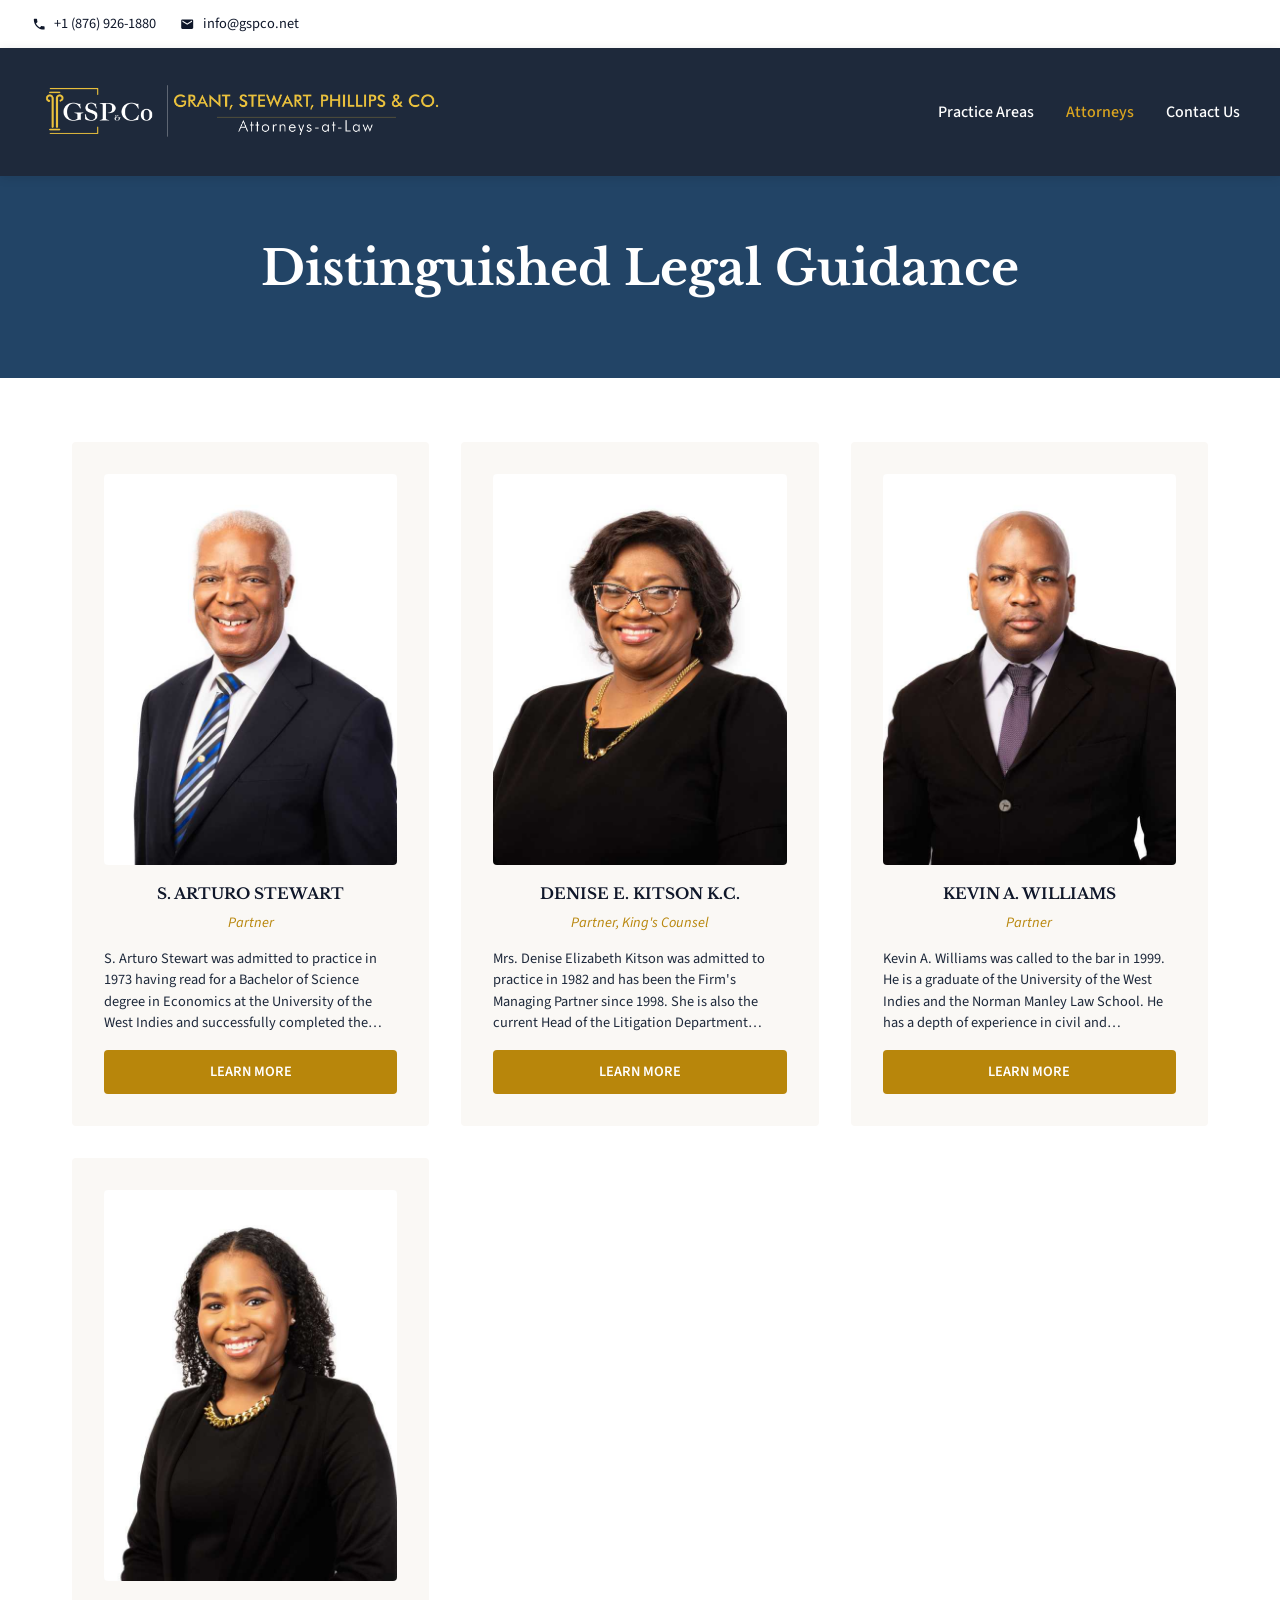
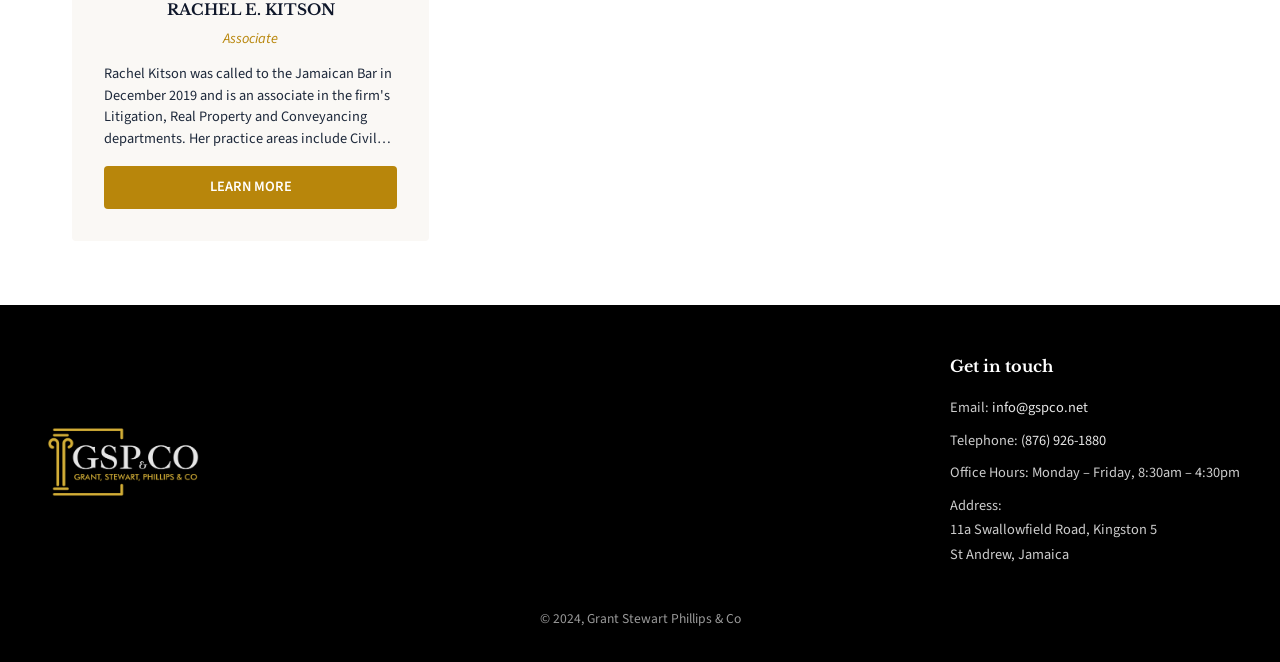
==== attorneys.html @ 98cfb4ec "Initial commit: Grant Stewart Phillips & Co law firm website Made-with: Cursor" ====
<!DOCTYPE html>
<html lang="en">
<head>
  <meta charset="UTF-8">
  <meta name="viewport" content="width=device-width, initial-scale=1.0">
  <title>Attorneys | Grant Stewart Phillips & Co</title>
  <link rel="preconnect" href="https://fonts.googleapis.com">
  <link rel="preconnect" href="https://fonts.gstatic.com" crossorigin>
  <link href="https://fonts.googleapis.com/css2?family=Libre+Baskerville:ital,wght@0,400;0,700;1,400&family=Source+Sans+3:ital,wght@0,400;0,500;0,600;0,700;1,400&display=swap" rel="stylesheet">
  <link rel="stylesheet" href="css/styles.css">
</head>
<body>
  <header class="site-header">
    <div class="header-contact">
      <a href="tel:876-926-1880"><span class="contact-icon" aria-hidden="true"><svg width="16" height="16" viewBox="0 0 24 24" fill="currentColor" stroke="none"><path d="M6.62 10.79c1.44 2.83 3.76 5.14 6.59 6.59l2.2-2.2c.27-.27.67-.36 1.02-.24 1.12.37 2.33.57 3.57.57.55 0 1 .45 1 1V20c0 .55-.45 1-1 1-9.39 0-17-7.61-17-17 0-.55.45-1 1-1h3.5c.55 0 1 .45 1 1 0 1.25.2 2.45.57 3.57.11.35.03.74-.25 1.02l-2.2 2.2z"/></svg></span>+1 (876) 926-1880</a>
      <a href="mailto:info@gspco.net"><span class="contact-icon" aria-hidden="true"><svg width="16" height="16" viewBox="0 0 24 24" fill="currentColor" stroke="none"><path d="M20 4H4c-1.1 0-1.99.9-1.99 2L2 18c0 1.1.9 2 2 2h16c1.1 0 2-.9 2-2V6c0-1.1-.9-2-2-2zm0 4l-8 5-8-5V6l8 5 8-5v2z"/></svg></span>info@gspco.net</a>
    </div>
  </header>

  <nav class="main-nav">
    <div class="nav-inner">
      <a href="index.html" class="logo"><img src="Images/Logo/header-logo.png" alt="Grant Stewart Phillips & Co"></a>
      <button class="nav-toggle" aria-label="Toggle menu">☰</button>
      <ul class="nav-links">
        <li><a href="practice-areas.html">Practice Areas</a></li>
        <li><a href="attorneys.html" class="active">Attorneys</a></li>
        <li><a href="contact.html">Contact Us</a></li>
      </ul>
    </div>
  </nav>

  <main>
    <section class="page-hero">
      <h1>Distinguished Legal Guidance</h1>
    </section>

    <section>
      <div class="attorneys-grid">
        <article class="attorney-card" id="arturo-stewart">
          <img src="Images/attorneys/S.%20ARTURO%20STEWART.jpg" alt="S. Arturo Stewart">
          <h3>S. Arturo Stewart</h3>
          <p class="attorney-title">Partner</p>
          <p class="attorney-bio-preview">S. Arturo Stewart was admitted to practice in 1973 having read for a Bachelor of Science degree in Economics at the University of the West Indies and successfully completed the Solicitor's Qualifying Examinations of the College of Law, England. Arturo's practice centres on commercial transactions, acquisitions, securitization and real estate…</p>
          <a href="attorneys/arturo-stewart.html" class="btn">Learn More</a>
        </article>
        <article class="attorney-card" id="denise-kitson">
          <img src="Images/attorneys/DENISE%20E.%20KITSON%20Q.C..jpg" alt="Denise E. Kitson K.C.">
          <h3>Denise E. Kitson K.C.</h3>
          <p class="attorney-title">Partner, King's Counsel</p>
          <p class="attorney-bio-preview">Mrs. Denise Elizabeth Kitson was admitted to practice in 1982 and has been the Firm's Managing Partner since 1998. She is also the current Head of the Litigation Department providing extensive experience representing local and international corporations in court disputes…</p>
          <a href="attorneys/denise-kitson.html" class="btn">Learn More</a>
        </article>
        <article class="attorney-card" id="kevin-williams">
          <img src="Images/attorneys/KEVIN%20A.%20WILLIAMS.jpg" alt="Kevin A. Williams">
          <h3>Kevin A. Williams</h3>
          <p class="attorney-title">Partner</p>
          <p class="attorney-bio-preview">Kevin A. Williams was called to the bar in 1999. He is a graduate of the University of the West Indies and the Norman Manley Law School. He has a depth of experience in civil and commercial litigation before the several Courts of Jamaica…</p>
          <a href="attorneys/kevin-williams.html" class="btn">Learn More</a>
        </article>
        <article class="attorney-card" id="rachel-kitson">
          <img src="Images/attorneys/RACHEL%20E.%20KITSON.jpg" alt="Rachel E. Kitson">
          <h3>Rachel E. Kitson</h3>
          <p class="attorney-title">Associate</p>
          <p class="attorney-bio-preview">Rachel Kitson was called to the Jamaican Bar in December 2019 and is an associate in the firm's Litigation, Real Property and Conveyancing departments. Her practice areas include Civil and Commercial Litigation, Probate and Administration of Estates, Real Estate, and Conveyancing…</p>
          <a href="attorneys/rachel-kitson.html" class="btn">Learn More</a>
        </article>
      </div>
    </section>
  </main>

  <footer class="site-footer">
    <div class="footer-columns">
      <div class="footer-column footer-logo-col">
        <a href="index.html"><img src="Images/Logo/footer-logo.png" alt="Grant Stewart Phillips & Co" class="footer-logo"></a>
      </div>
      <div class="footer-column footer-contact-col">
        <h4>Get in touch</h4>
        <p>Email: <a href="mailto:info@gspco.net">info@gspco.net</a></p>
        <p>Telephone: <a href="tel:+18769261880">(876) 926-1880</a></p>
        <p>Office Hours: Monday – Friday, 8:30am – 4:30pm</p>
        <p>Address:<br>11a Swallowfield Road, Kingston 5<br>St Andrew, Jamaica</p>
      </div>
    </div>
    <p class="footer-copyright">© 2024, Grant Stewart Phillips & Co</p>
  </footer>

  <script>
    document.querySelector('.nav-toggle')?.addEventListener('click', () => {
      document.querySelector('.nav-links').classList.toggle('active');
    });
  </script>
</body>
</html>
---- css/styles.css ----
/* Grant Stewart Phillips & Co - Base Styles */
:root {
  --navy: #0f172a;
  --navy-light: #1e293b;
  --navy-bright: #224466;
  --gold: #b8860b;
  --gold-light: #daa520;
  --cream: #faf8f5;
  --white: #ffffff;
  --gray: #64748b;
  --gray-light: #94a3b8;
}

* {
  margin: 0;
  padding: 0;
  box-sizing: border-box;
}

html {
  scroll-behavior: smooth;
}

body {
  font-family: 'Libre Baskerville', Georgia, serif;
  color: var(--navy);
  line-height: 1.7;
  background: var(--white);
}

/* Typography */
h1, h2, h3, h4 {
  font-family: 'Libre Baskerville', Georgia, serif;
  font-weight: 700;
}

h1 {
  font-size: clamp(2rem, 5vw, 3rem);
  line-height: 1.2;
  margin-bottom: 1rem;
}

h2 {
  font-size: clamp(1.5rem, 4vw, 2rem);
  margin-bottom: 1.5rem;
  color: var(--navy);
}

h3 {
  font-size: 1.25rem;
  margin-bottom: 0.75rem;
}

p {
  font-family: 'Source Sans 3', -apple-system, sans-serif;
  font-size: 1.05rem;
  color: var(--navy-light);
}

a {
  color: var(--gold);
  text-decoration: none;
  transition: color 0.2s ease;
}

a:hover {
  color: var(--gold-light);
}

/* Header */
.site-header {
  background: var(--white);
  color: var(--navy);
  padding: 0.75rem 2rem;
  display: flex;
  justify-content: space-between;
  align-items: center;
  flex-wrap: wrap;
  gap: 1rem;
}

.header-contact {
  display: flex;
  gap: 1.5rem;
  font-family: 'Source Sans 3', sans-serif;
  font-size: 0.9rem;
}

.header-contact a {
  display: inline-flex;
  align-items: center;
  gap: 0.5rem;
  color: var(--navy);
}

.contact-icon {
  display: inline-flex;
  flex-shrink: 0;
}

.contact-icon svg {
  width: 1em;
  height: 1em;
}

.header-contact a:hover {
  color: var(--gold);
}

/* Navigation */
.main-nav {
  background: var(--navy-light);
  padding: 0 2rem;
  position: sticky;
  top: 0;
  z-index: 100;
  box-shadow: 0 2px 10px rgba(0,0,0,0.1);
}

.nav-inner {
  max-width: 1200px;
  margin: 0 auto;
  display: flex;
  align-items: center;
  justify-content: space-between;
}

.logo {
  display: flex;
  align-items: center;
  font-family: 'Libre Baskerville', serif;
  font-size: 1.25rem;
  font-weight: 700;
  color: var(--white);
  padding: 1rem 0;
}

.logo img {
  height: 96px;
  width: auto;
  max-width: 400px;
  object-fit: contain;
  transition: filter 0.3s ease, box-shadow 0.3s ease;
}

.logo:hover img {
  filter: brightness(0) invert(1);
}

.nav-links {
  display: flex;
  list-style: none;
  gap: 2rem;
}

.nav-links a {
  color: var(--white);
  font-family: 'Source Sans 3', sans-serif;
  font-weight: 500;
  padding: 1rem 0;
  display: block;
}

.nav-links a:hover,
.nav-links a.active {
  color: var(--gold-light);
}

/* Mobile menu toggle */
.nav-toggle {
  display: none;
  background: none;
  border: none;
  color: var(--white);
  font-size: 1.5rem;
  cursor: pointer;
  padding: 0.5rem;
}

/* Hero */
.hero {
  position: relative;
  width: 100vw;
  max-width: 100vw;
  margin-left: calc(-50vw + 50%);
  padding: 0;
  height: 400px;
  overflow: hidden;
}

.hero-video {
  position: absolute;
  top: 0;
  left: 0;
  width: 100%;
  height: 100%;
  object-fit: cover;
  object-position: center;
}

/* Sections */
section {
  max-width: 1200px;
  margin: 0 auto;
  padding: 4rem 2rem;
}

.section-header {
  text-align: center;
  margin-bottom: 3rem;
}

.section-header h2 {
  position: relative;
  display: inline-block;
}

.section-header h2::after {
  content: '';
  display: block;
  width: 60px;
  height: 3px;
  background: var(--gold);
  margin: 1rem auto 0;
}

/* Attorneys carousel - Homepage */
.attorneys-carousel-section {
  padding: 4rem 2rem;
}

.attorneys-carousel-title {
  text-align: center;
  margin-bottom: 2rem;
}

.attorneys-carousel-wrapper {
  max-width: 1200px;
  margin: 0 auto;
  display: flex;
  flex-direction: column;
  align-items: center;
  gap: 2rem;
}

.attorneys-carousel {
  width: 100%;
  display: flex;
  justify-content: center;
  gap: 1.5rem;
  overflow-x: auto;
  scroll-snap-type: x mandatory;
  scrollbar-width: none;
  -ms-overflow-style: none;
  padding: 0.5rem 0;
}

.attorneys-carousel::-webkit-scrollbar {
  display: none;
}

.attorney-carousel-card {
  flex: 0 0 260px;
  scroll-snap-align: start;
  display: flex;
  flex-direction: column;
  align-items: center;
  text-align: center;
  text-decoration: none;
  transition: opacity 0.2s ease;
}

.attorney-carousel-card:hover {
  opacity: 0.9;
}

.attorney-carousel-card img {
  width: 180px;
  height: 180px;
  border-radius: 50%;
  object-fit: cover;
  margin-bottom: 1rem;
}

.attorney-carousel-name {
  font-family: 'Libre Baskerville', serif;
  font-weight: 700;
  font-size: 1rem;
  color: var(--navy);
  text-transform: uppercase;
  margin-bottom: 0.25rem;
}

.attorney-carousel-title {
  font-family: 'Source Sans 3', sans-serif;
  font-size: 0.9rem;
  color: var(--gold);
  font-style: italic;
}

.carousel-team-btn {
  display: inline-block;
  padding: 1rem 2rem;
  font-family: 'Source Sans 3', sans-serif;
  font-size: 1rem;
  font-weight: 600;
  color: var(--gold);
  border: 2px solid var(--gold);
  border-radius: 4px;
  text-decoration: none;
  transition: background 0.2s ease, color 0.2s ease;
}

.carousel-team-btn:hover {
  background: var(--gold);
  color: var(--white);
}

/* Expertise marquee - Homepage */
.expertise-marquee-section {
  width: 100%;
  max-width: none;
  margin: 0;
  padding: 4rem 2rem;
  overflow: hidden;
  background: var(--navy-light);
}

.expertise-marquee-title {
  text-align: center;
  margin-bottom: 2rem;
  padding: 0 2rem;
  color: var(--white);
}

.expertise-marquee-wrapper {
  display: flex;
  flex-direction: column;
  gap: 1rem;
}

.expertise-marquee-row {
  overflow: hidden;
  mask-image: linear-gradient(to right, transparent, black 5%, black 95%, transparent);
  -webkit-mask-image: linear-gradient(to right, transparent, black 5%, black 95%, transparent);
}

.expertise-marquee-track {
  display: flex;
  width: max-content;
  padding: 0.5rem 0;
}

.expertise-marquee-set {
  display: flex;
  gap: 2rem;
  flex-shrink: 0;
  margin-right: 2rem; /* spacing between sets; no track gap for seamless 50% loop */
}

.expertise-marquee-right .expertise-marquee-track {
  animation: marqueeRight 80s linear infinite;
}

.expertise-marquee-left .expertise-marquee-track {
  animation: marqueeLeft 80s linear infinite;
}

/* Top row: drift right = track moves left. Two sets, translate by -50% for seamless loop. */
@keyframes marqueeRight {
  0% { transform: translateX(0); }
  100% { transform: translateX(-50%); }
}

/* Bottom row: drift left = track moves right. Two sets, translate by 50% for seamless loop. */
@keyframes marqueeLeft {
  0% { transform: translateX(-50%); }
  100% { transform: translateX(0); }
}

.expertise-marquee-item {
  flex-shrink: 0;
  padding: 0.75rem 1.5rem;
  font-family: 'Source Sans 3', sans-serif;
  font-size: 1rem;
  font-weight: 500;
  color: var(--white);
  text-decoration: none;
  border: 2px solid rgba(255, 255, 255, 0.4);
  border-radius: 4px;
  white-space: nowrap;
  transition: border-color 0.2s ease, color 0.2s ease;
}

.expertise-marquee-item:hover {
  border-color: var(--gold-light);
  color: var(--gold-light);
}

@media (prefers-reduced-motion: reduce) {
  .expertise-marquee-right .expertise-marquee-track,
  .expertise-marquee-left .expertise-marquee-track {
    animation: none;
  }
}

/* Our Firm - fused with Celebrating section */
.our-firm-section {
  width: 100%;
  max-width: none;
  margin: 0;
  padding: 4rem 2rem;
  background: var(--cream);
}

.our-firm-layout {
  max-width: 1200px;
  margin: 0 auto;
  display: grid;
  grid-template-columns: 1fr 1fr;
  gap: 3rem;
  align-items: start;
}

.our-firm-headline {
  font-size: clamp(1.5rem, 3.5vw, 2.25rem);
  color: var(--navy);
  margin: 0 0 1.5rem 0;
  line-height: 1.3;
}

.our-firm-left {
  text-align: left;
}

.our-firm-right {
  text-align: left;
}

.our-firm-right h3 {
  margin-bottom: 1rem;
  padding-bottom: 0.5rem;
  border-bottom: 2px solid var(--gold);
}

.our-firm-right p {
  margin-bottom: 1rem;
}

.btn {
  display: inline-block;
  padding: 1rem 2rem;
  background: var(--gold);
  color: var(--white) !important;
  font-family: 'Source Sans 3', sans-serif;
  font-weight: 600;
  border: none;
  border-radius: 4px;
  cursor: pointer;
  transition: background 0.2s ease;
}

.btn:hover {
  background: var(--gold-light);
  color: var(--white) !important;
}

.btn-outline {
  background: transparent;
  border: 2px solid var(--gold);
  color: var(--gold) !important;
}

.btn-outline:hover {
  background: var(--gold);
  color: var(--white) !important;
}

/* Footer */
.site-footer {
  background: #000;
  color: var(--white);
  padding: 3rem 2rem 2rem;
}

.footer-columns {
  display: grid;
  grid-template-columns: auto 1fr;
  gap: 3rem;
  max-width: 1200px;
  margin: 0 auto 2rem;
  align-items: center;
}

@media (max-width: 768px) {
  .footer-columns {
    grid-template-columns: 1fr;
    gap: 2rem;
  }
}

.footer-column {
  min-width: 0;
}

.footer-logo-col {
  display: flex;
  justify-content: center;
}

@media (min-width: 769px) {
  .footer-logo-col {
    justify-content: flex-start;
  }
}

.footer-logo {
  height: 80px;
  width: auto;
  opacity: 0.9;
  transition: filter 0.3s ease;
}

.site-footer a:hover .footer-logo,
.site-footer .footer-logo:hover {
  filter: drop-shadow(0 0 8px var(--gold-light)) drop-shadow(0 0 16px var(--gold));
}

.footer-contact-col {
  justify-self: end;
  width: max-content;
}

@media (max-width: 768px) {
  .footer-contact-col {
    justify-self: start;
    width: auto;
  }
}

.footer-contact-col h4 {
  font-size: 1rem;
  margin-bottom: 1rem;
  color: var(--white);
}

.footer-contact-col p {
  color: rgba(255,255,255,0.8);
  font-size: 0.9rem;
  margin-bottom: 0.5rem;
}

.footer-contact-col a {
  color: rgba(255,255,255,0.9);
}

.footer-contact-col a:hover {
  color: var(--gold-light);
}

.footer-copyright {
  text-align: center;
  color: rgba(255,255,255,0.6);
  font-size: 0.85rem;
}

/* Page headers */
.page-hero {
  width: 100%;
  max-width: none;
  margin: 0;
  padding: 4rem 2rem;
  background: var(--navy-bright);
  color: var(--white);
  text-align: center;
}

.page-hero h1 {
  color: var(--white);
}

.page-hero-title {
  font-size: clamp(1.35rem, 3.3vw, 2rem) !important;
  line-height: 1.3;
}

/* Practice Areas - Areas of Expertise */
.expertise-sticky {
  position: sticky;
  top: 128px;
  z-index: 50;
  background: var(--white);
  padding-bottom: 1.5rem;
  margin-bottom: 2rem;
  box-shadow: 0 4px 6px -1px rgba(0, 0, 0, 0.08);
}

.expertise-label {
  margin-bottom: 1rem;
}

.practice-filters {
  display: flex;
  flex-wrap: wrap;
  gap: 0.5rem;
}

.filter-btn {
  padding: 0.6rem 1.25rem;
  font-family: 'Source Sans 3', sans-serif;
  font-size: 0.9rem;
  font-weight: 500;
  border: 1px solid var(--gray-light);
  border-radius: 4px;
  background: var(--white);
  color: var(--navy);
  cursor: pointer;
  transition: background 0.2s ease, color 0.2s ease, border-color 0.2s ease;
}

.filter-btn:hover {
  border-color: var(--navy);
  color: var(--navy);
}

.filter-btn.active {
  background: var(--gold);
  color: var(--navy);
  border-color: var(--gold);
}

/* Practice Areas - Grid */
.practice-grid {
  display: grid;
  gap: 2rem;
}

.practice-item {
  padding: 2rem 2rem 2rem 3rem;
  background: var(--white);
  border-radius: 4px;
}

.practice-item h3 {
  color: var(--navy);
  margin-bottom: 0.75rem;
  padding-bottom: 0.75rem;
  border-bottom: 4px solid var(--gold);
}

/* Attorney profiles in practice areas */
.attorney-profiles {
  margin-top: 1.5rem;
}

.practice-area-label {
  display: block;
  font-family: 'Source Sans 3', sans-serif;
  font-size: 0.95rem;
  font-weight: 600;
  color: var(--navy);
  margin-bottom: 0.75rem;
}

.attorney-links {
  display: flex;
  flex-wrap: wrap;
  gap: 1.5rem;
}

.attorney-profile {
  display: flex;
  flex-direction: column;
  align-items: center;
  text-align: center;
  text-decoration: none;
  transition: opacity 0.2s ease;
}

.attorney-profile:hover {
  opacity: 0.85;
}

.attorney-avatar {
  width: 64px;
  height: 64px;
  border-radius: 50%;
  object-fit: cover;
  margin-bottom: 0.5rem;
}

.attorney-name {
  font-family: 'Source Sans 3', sans-serif;
  font-size: 0.85rem;
  font-weight: 600;
  color: var(--gold);
  text-transform: uppercase;
  letter-spacing: 0.02em;
}

/* Contact page */
.contact-grid {
  display: grid;
  grid-template-columns: 1fr 1fr;
  gap: 3rem;
  align-items: start;
}

.contact-info h2 {
  margin-bottom: 1rem;
}

.contact-info p {
  margin-bottom: 0.5rem;
}

.contact-form {
  display: flex;
  flex-direction: column;
  gap: 1rem;
}

.contact-form input,
.contact-form textarea {
  padding: 0.75rem 1rem;
  font-family: 'Source Sans 3', sans-serif;
  font-size: 1rem;
  border: 1px solid var(--gray-light);
  border-radius: 4px;
}

.contact-form textarea {
  min-height: 120px;
  resize: vertical;
}

.contact-form button {
  align-self: flex-start;
}

/* Attorneys grid */
.attorneys-grid {
  display: grid;
  grid-template-columns: repeat(auto-fill, minmax(280px, 1fr));
  gap: 2rem;
  align-items: stretch;
}

.attorney-card {
  display: flex;
  flex-direction: column;
  text-align: center;
  padding: 2rem;
  background: var(--cream);
  border-radius: 4px;
}

.attorney-card h3 {
  margin-bottom: 0.25rem;
  white-space: nowrap;
  overflow: hidden;
  text-overflow: ellipsis;
  font-size: 0.95rem;
  text-transform: uppercase;
}

.attorney-card img,
.attorney-card .attorney-placeholder {
  width: 100%;
  aspect-ratio: 3/4;
  object-fit: cover;
  border-radius: 4px;
  margin-bottom: 1rem;
  flex-shrink: 0;
}

.attorney-card .attorney-placeholder {
  background: var(--navy-light);
  display: flex;
  align-items: center;
  justify-content: center;
  color: rgba(255,255,255,0.4);
  font-family: 'Libre Baskerville', serif;
  font-size: 2rem;
}

.attorney-card .attorney-title {
  font-size: 0.9rem;
  color: var(--gold);
  font-style: italic;
  margin-bottom: 0.75rem;
  flex-shrink: 0;
}

.attorney-card .attorney-bio-preview {
  font-size: 0.9rem;
  color: var(--navy-light);
  line-height: 1.5;
  margin-bottom: 1rem;
  text-align: left;
  display: -webkit-box;
  -webkit-line-clamp: 4;
  -webkit-box-orient: vertical;
  overflow: hidden;
  min-height: 5.4rem;
  flex: 1;
}

.attorney-card .btn {
  font-size: 0.9rem;
  padding: 0.6rem 1.25rem;
  margin-top: auto;
  text-transform: uppercase;
  flex-shrink: 0;
}

/* Attorney profile page */
.profile-layout {
  display: grid;
  grid-template-columns: 380px 1fr;
  gap: 3rem;
  align-items: start;
}

.profile-photo {
  width: 100%;
  aspect-ratio: 3/4;
  object-fit: cover;
  border-radius: 4px;
}

.profile-content h2 {
  margin-bottom: 0.25rem;
}

.profile-content .profile-title {
  font-size: 1rem;
  color: var(--gold);
  margin-bottom: 1.5rem;
}

.profile-content .profile-bio {
  font-family: 'Source Sans 3', sans-serif;
  font-size: 1.05rem;
  color: var(--navy-light);
  line-height: 1.8;
}

.profile-content .profile-bio p {
  margin-bottom: 1rem;
}

.profile-content .profile-bio ul {
  margin: 1rem 0 1rem 1.5rem;
}

.profile-content .profile-bio li {
  margin-bottom: 0.5rem;
}

.profile-email {
  margin-top: 1.5rem;
}

/* Awards */
.awards-row {
  display: flex;
  justify-content: flex-start;
  gap: 1.5rem;
  flex-wrap: wrap;
}

.awards-row img {
  height: 80px;
  width: auto;
  object-fit: contain;
}

/* Responsive */
@media (max-width: 768px) {
  .nav-toggle {
    display: block;
  }

  .nav-links {
    display: none;
    flex-direction: column;
    position: absolute;
    top: 100%;
    left: 0;
    right: 0;
    background: var(--navy-light);
    padding: 1rem;
  }

  .nav-links.active {
    display: flex;
  }

  .header-contact {
    font-size: 0.8rem;
    gap: 1rem;
  }

  .contact-grid {
    grid-template-columns: 1fr;
  }

  .practice-filters {
    overflow-x: auto;
    flex-wrap: nowrap;
    padding-bottom: 0.5rem;
    -webkit-overflow-scrolling: touch;
  }

  .filter-btn {
    flex-shrink: 0;
  }

  .profile-layout {
    grid-template-columns: 1fr;
  }

  .our-firm-layout {
    grid-template-columns: 1fr;
  }

  .awards-row {
    justify-content: center;
  }

  .attorneys-carousel-wrapper {
    padding: 0 0.5rem;
  }

  .attorney-carousel-card {
    flex: 0 0 220px;
  }

  .attorney-carousel-card img {
    width: 150px;
    height: 150px;
  }

  .main-nav {
    padding: 0 1rem;
  }

  section {
    padding: 3rem 1rem;
  }
}
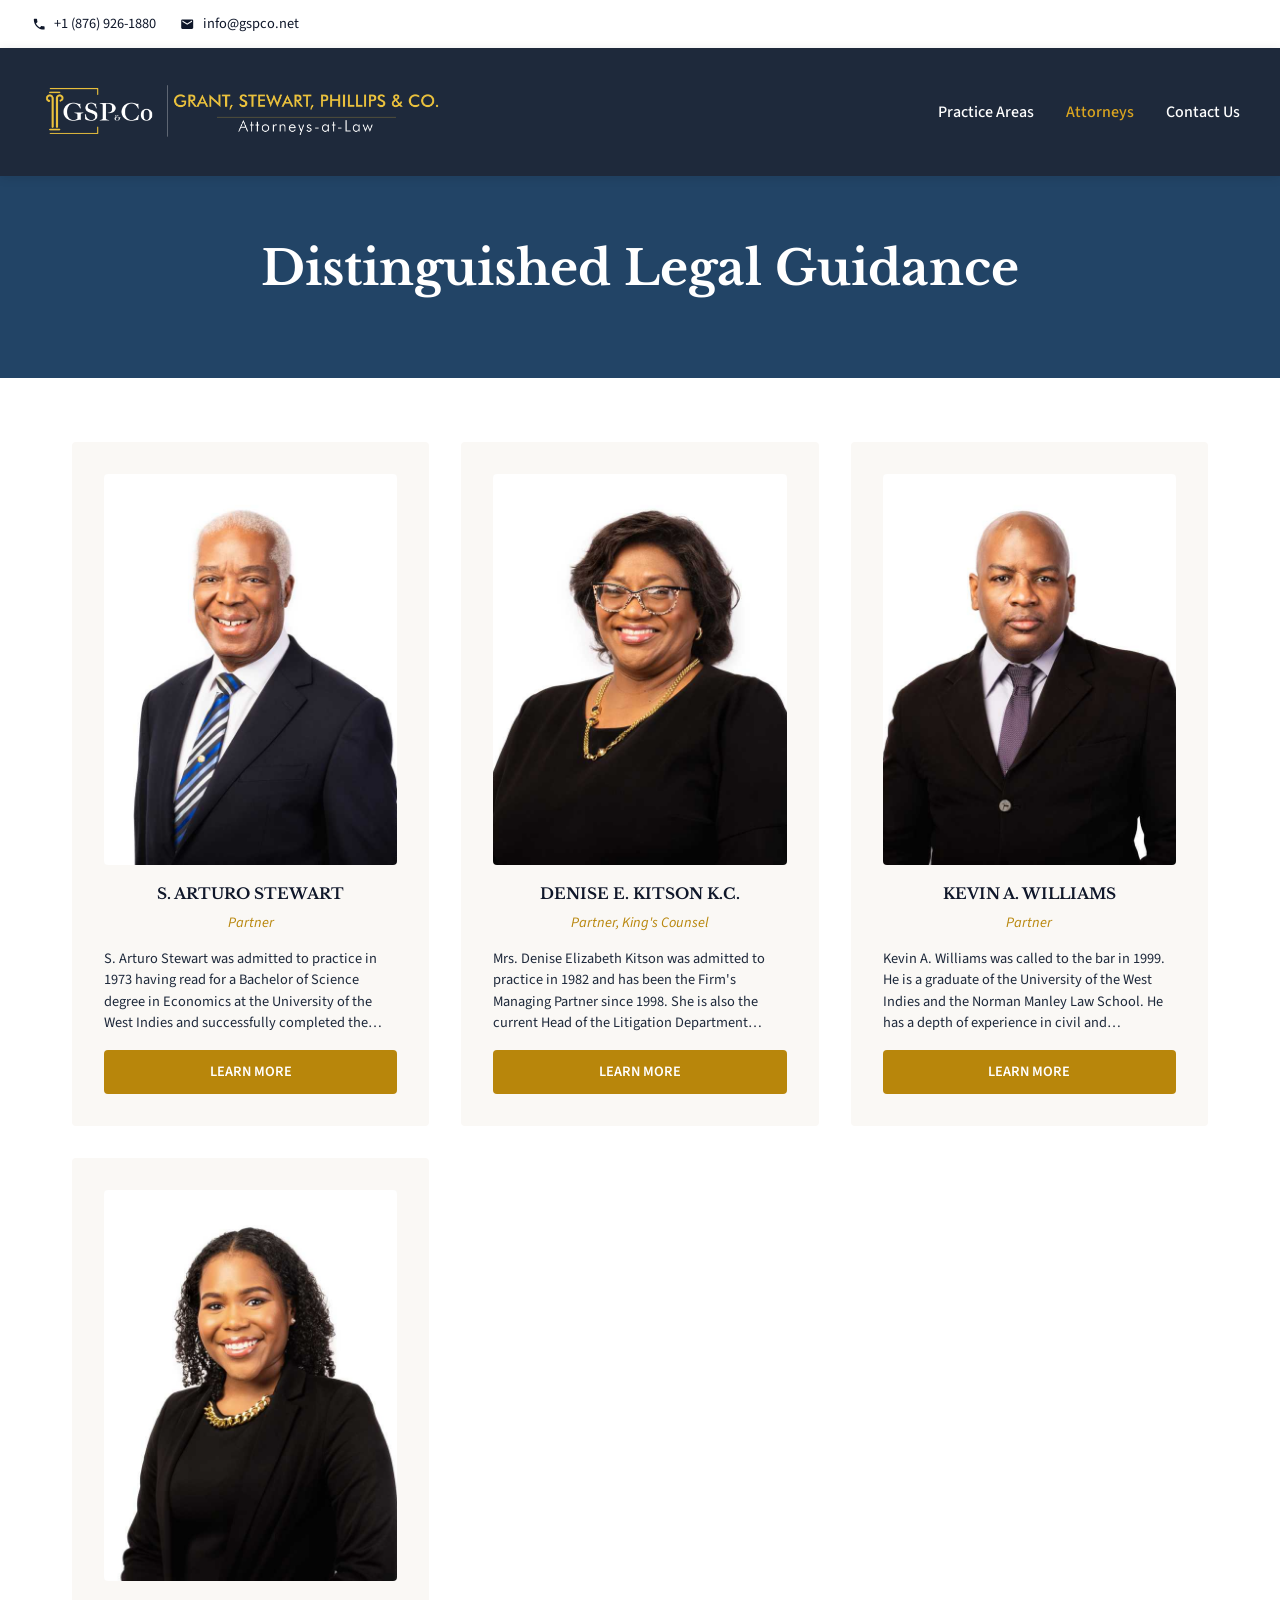
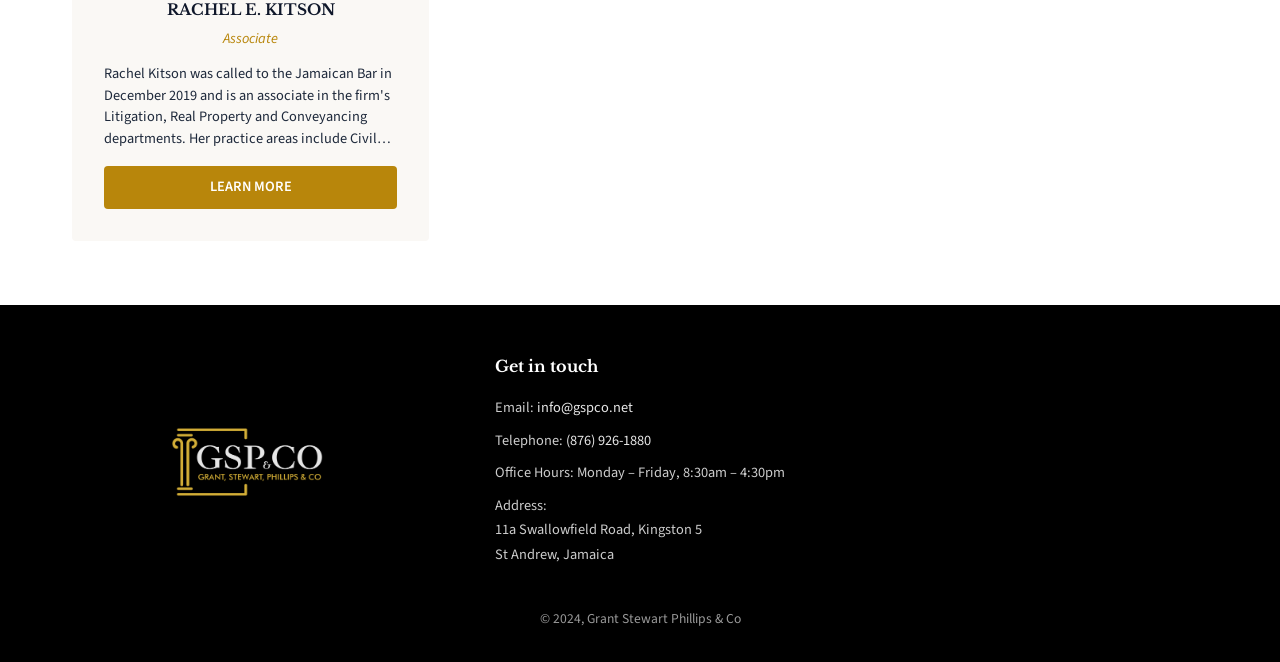
==== commit a9dfa820: "Mobile: hamburger menu with animated icon, scale down hero video section Made-with: Cursor" ====
--- a/attorneys.html
+++ b/attorneys.html
@@ -20,7 +20,13 @@
   <nav class="main-nav">
     <div class="nav-inner">
       <a href="index.html" class="logo"><img src="Images/Logo/header-logo.png" alt="Grant Stewart Phillips & Co"></a>
-      <button class="nav-toggle" aria-label="Toggle menu">☰</button>
+      <button class="nav-toggle" aria-label="Toggle menu" aria-expanded="false">
+        <span class="hamburger-icon">
+          <span class="hamburger-line"></span>
+          <span class="hamburger-line"></span>
+          <span class="hamburger-line"></span>
+        </span>
+      </button>
       <ul class="nav-links">
         <li><a href="practice-areas.html">Practice Areas</a></li>
         <li><a href="attorneys.html" class="active">Attorneys</a></li>
@@ -86,7 +92,11 @@
 
   <script>
     document.querySelector('.nav-toggle')?.addEventListener('click', () => {
-      document.querySelector('.nav-links').classList.toggle('active');
+      const toggle = document.querySelector('.nav-toggle');
+      const links = document.querySelector('.nav-links');
+      toggle?.classList.toggle('active');
+      links?.classList.toggle('active');
+      toggle?.setAttribute('aria-expanded', links?.classList.contains('active') ? 'true' : 'false');
     });
   </script>
 </body>
--- a/css/styles.css
+++ b/css/styles.css
@@ -166,15 +166,48 @@
   color: var(--gold-light);
 }
 
-/* Mobile menu toggle */
+/* Mobile menu toggle - hamburger */
 .nav-toggle {
   display: none;
   background: none;
   border: none;
   color: var(--white);
-  font-size: 1.5rem;
   cursor: pointer;
   padding: 0.5rem;
+  width: 44px;
+  height: 44px;
+  justify-content: center;
+  align-items: center;
+  flex-direction: column;
+}
+
+.hamburger-icon {
+  display: flex;
+  flex-direction: column;
+  justify-content: center;
+  gap: 5px;
+  width: 24px;
+}
+
+.hamburger-line {
+  display: block;
+  width: 24px;
+  height: 2px;
+  background: var(--white);
+  border-radius: 1px;
+  transition: transform 0.3s ease, opacity 0.3s ease;
+}
+
+.nav-toggle.active .hamburger-line:nth-child(1) {
+  transform: translateY(7px) rotate(45deg);
+}
+
+.nav-toggle.active .hamburger-line:nth-child(2) {
+  opacity: 0;
+}
+
+.nav-toggle.active .hamburger-line:nth-child(3) {
+  transform: translateY(-7px) rotate(-45deg);
 }
 
 /* Hero */
@@ -198,6 +231,12 @@
   object-position: center;
 }
 
+@media (max-width: 768px) {
+  .hero {
+    height: 250px;
+  }
+}
+
 /* Sections */
 section {
   max-width: 1200px;
@@ -485,7 +524,7 @@
 
 .footer-columns {
   display: grid;
-  grid-template-columns: auto 1fr;
+  grid-template-columns: 1fr auto 1fr;
   gap: 3rem;
   max-width: 1200px;
   margin: 0 auto 2rem;
@@ -506,12 +545,7 @@
 .footer-logo-col {
   display: flex;
   justify-content: center;
-}
-
-@media (min-width: 769px) {
-  .footer-logo-col {
-    justify-content: flex-start;
-  }
+  align-items: center;
 }
 
 .footer-logo {
@@ -527,15 +561,7 @@
 }
 
 .footer-contact-col {
-  justify-self: end;
-  width: max-content;
-}
-
-@media (max-width: 768px) {
-  .footer-contact-col {
-    justify-self: start;
-    width: auto;
-  }
+  justify-self: start;
 }
 
 .footer-contact-col h4 {
@@ -878,8 +904,12 @@
 
 /* Responsive */
 @media (max-width: 768px) {
+  .nav-inner {
+    position: relative;
+  }
+
   .nav-toggle {
-    display: block;
+    display: flex;
   }
 
   .nav-links {
@@ -891,10 +921,24 @@
     right: 0;
     background: var(--navy-light);
     padding: 1rem;
+    box-shadow: 0 8px 20px rgba(0,0,0,0.2);
+    z-index: 50;
   }
 
   .nav-links.active {
     display: flex;
+  }
+
+  .nav-links li {
+    border-bottom: 1px solid rgba(255,255,255,0.1);
+  }
+
+  .nav-links li:last-child {
+    border-bottom: none;
+  }
+
+  .nav-links a {
+    padding: 1rem;
   }
 
   .header-contact {
